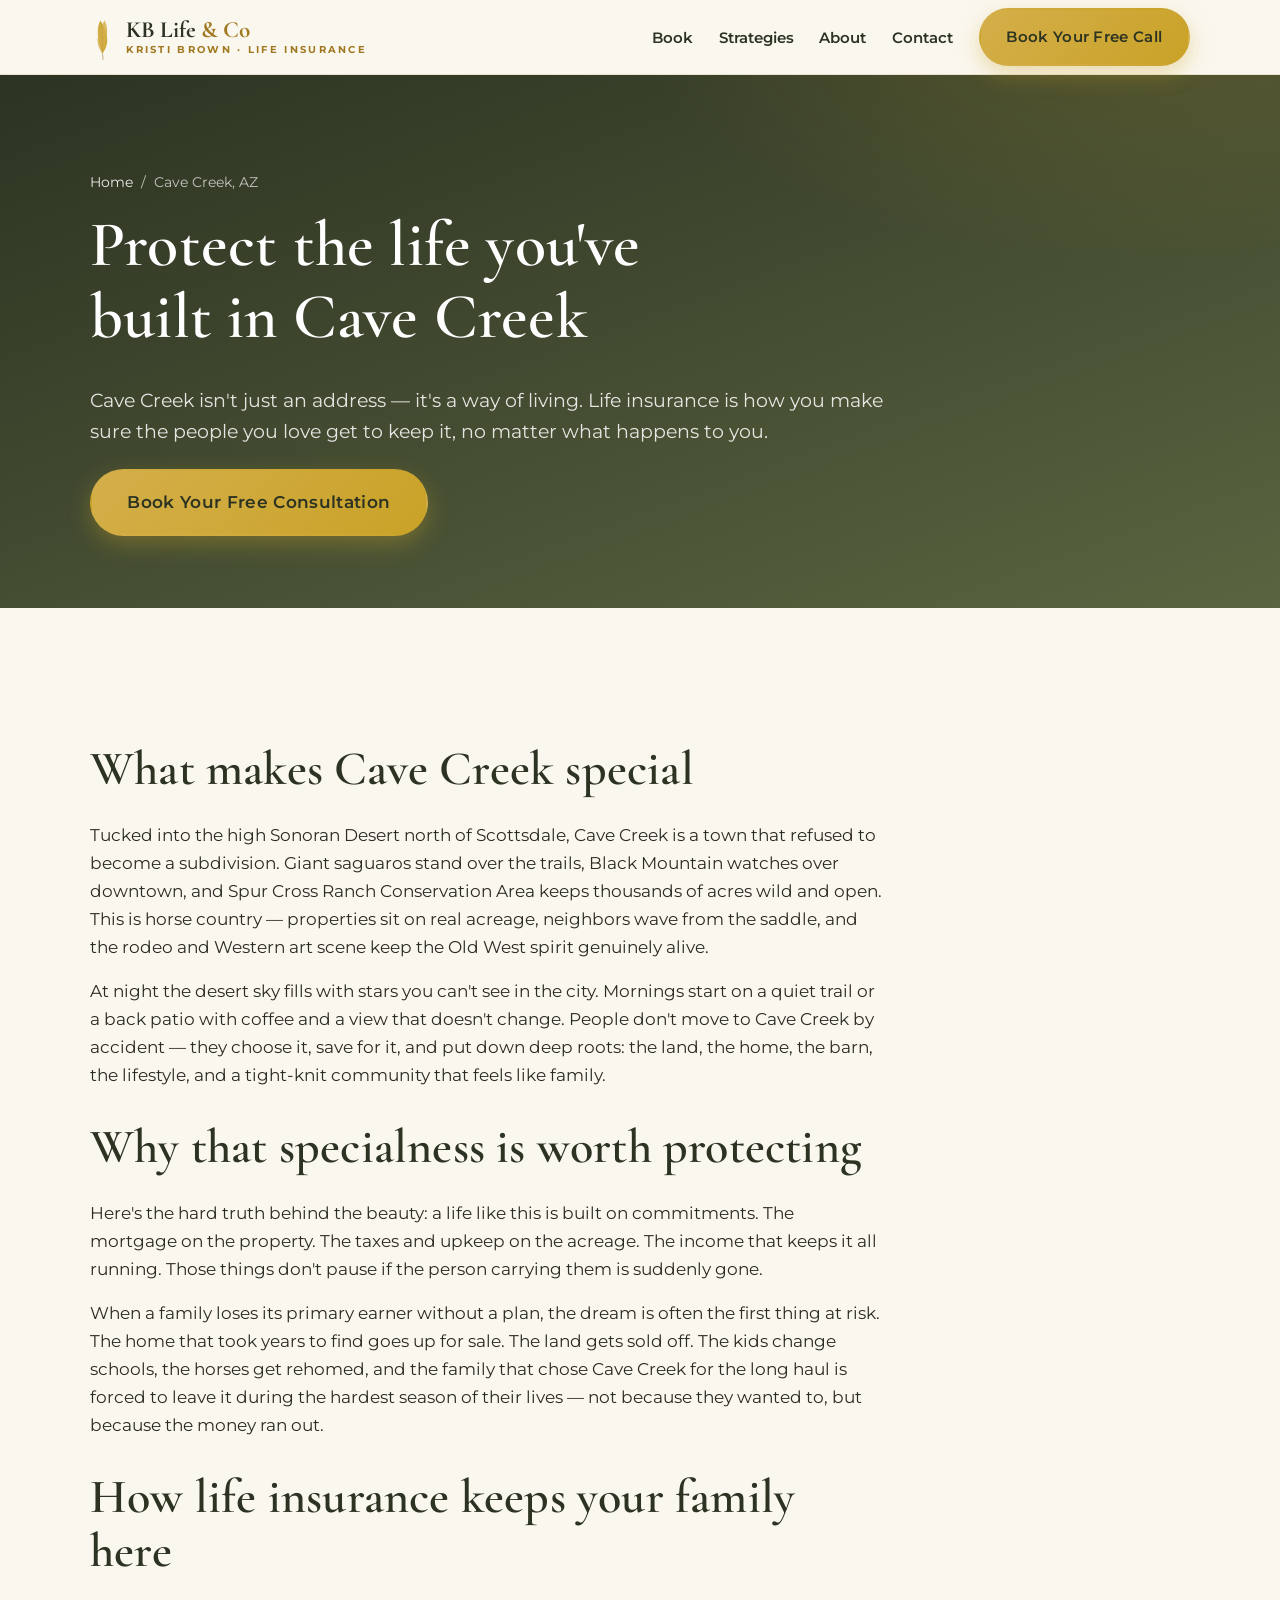
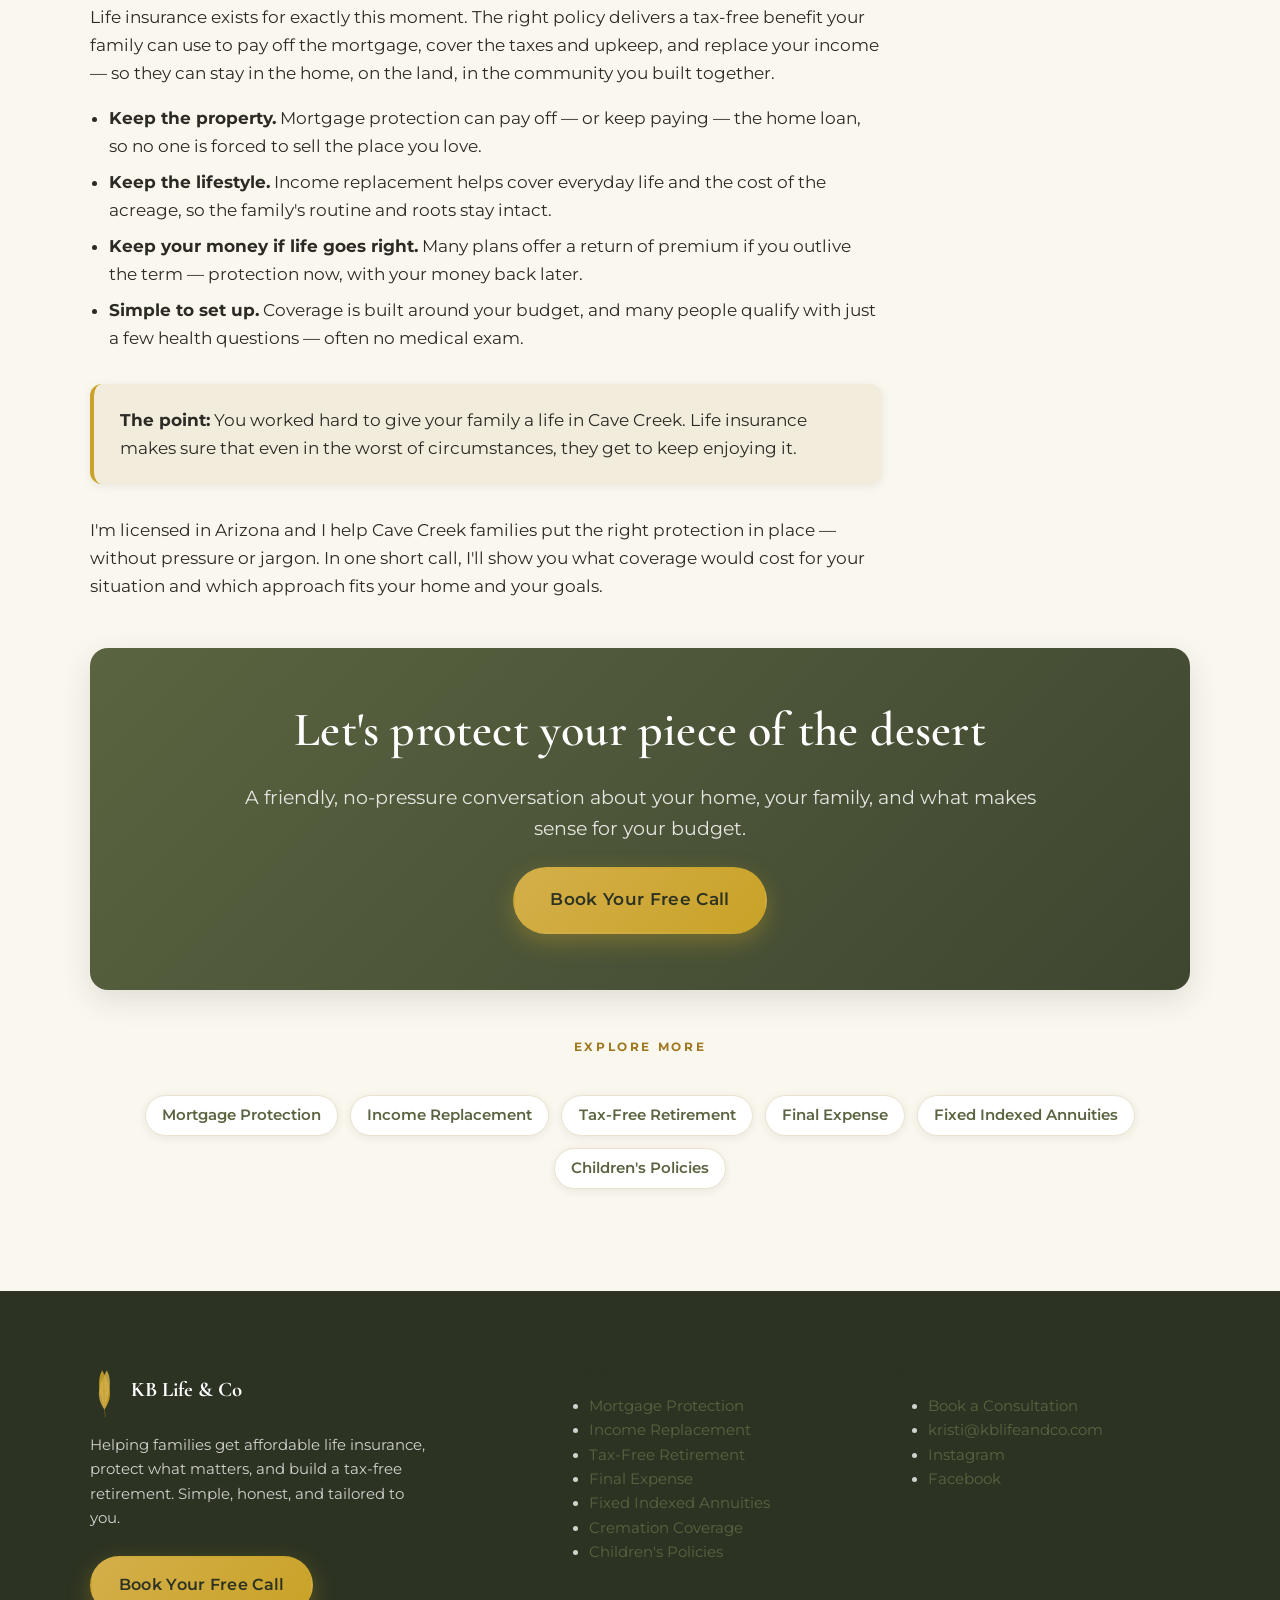
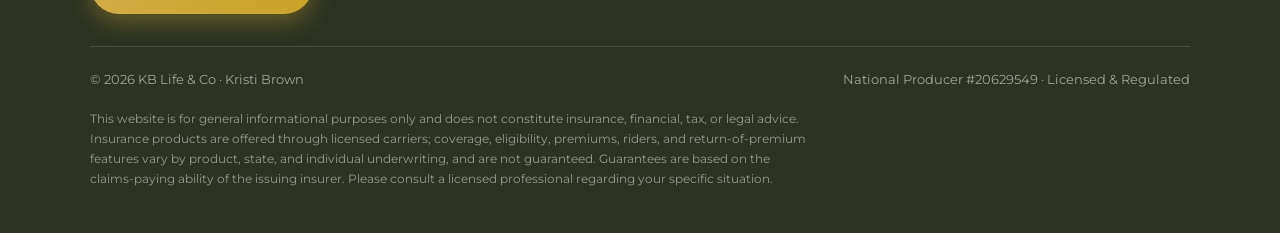
==== cave-creek-az.html @ fa821c5a "Add Colorado to states covered; add Cave Creek AZ landing page" ====
<!DOCTYPE html>
<html lang="en">
<head>
<meta charset="utf-8">
<meta name="viewport" content="width=device-width, initial-scale=1">
<title>Life Insurance in Cave Creek, AZ | KB Life &amp; Co</title>
<meta name="description" content="Cave Creek, AZ is a one-of-a-kind desert town worth protecting. Kristi Brown helps Cave Creek families use life insurance so loved ones can keep the home, the land, and the life they built — even in the worst of times.">
<meta name="theme-color" content="#3E4630">
<link rel="icon" href="assets/img/kb-logo.svg" type="image/svg+xml">
<link rel="preconnect" href="https://fonts.googleapis.com">
<link rel="preconnect" href="https://fonts.gstatic.com" crossorigin>
<link href="https://fonts.googleapis.com/css2?family=Cormorant+Garamond:ital,wght@0,500;0,600;0,700;1,500;1,600&family=Montserrat:wght@400;500;600;700&display=swap" rel="stylesheet">
<link rel="stylesheet" href="assets/css/styles.css">
<script>document.documentElement.classList.add('js');</script>
</head>
<body>

<header class="site-header">
  <div class="container">
    <nav class="nav" aria-label="Main navigation">
      <a class="brand" href="index.html" aria-label="KB Life & Co home">
        <img src="assets/img/kb-logo.svg" alt="KB Life & Co gold leaf logo">
        <span class="brand__name">KB Life <span>&amp; Co</span><span class="brand__tag">Kristi Brown · Life Insurance</span></span>
      </a>
      <button class="nav__toggle" aria-label="Open menu" aria-expanded="false" aria-controls="nav-links">
        <span></span><span></span><span></span>
      </button>
      <ul class="nav__links" id="nav-links">
        <li><a href="index.html#book">Book</a></li>
        <li><a href="index.html#strategies">Strategies</a></li>
        <li><a href="index.html#about">About</a></li>
        <li><a href="index.html#contact">Contact</a></li>
        <li><a class="btn btn--gold" href="index.html#book">Book Your Free Call</a></li>
      </ul>
    </nav>
  </div>
</header>

<section class="page-hero">
  <div class="container">
    <p class="breadcrumb"><a href="index.html">Home</a> &nbsp;/&nbsp; Cave Creek, AZ</p>
    <h1>Protect the life you've built in Cave Creek</h1>
    <p class="lead">Cave Creek isn't just an address — it's a way of living. Life insurance is how you make sure the people you love get to keep it, no matter what happens to you.</p>
    <div class="hero__cta" style="margin-top:1.4rem">
      <a class="btn btn--gold btn--lg" href="index.html#book">Book Your Free Consultation</a>
    </div>
  </div>
</section>

<section class="section">
  <div class="container">
    <div class="prose reveal">
<h2>What makes Cave Creek special</h2>
<p>Tucked into the high Sonoran Desert north of Scottsdale, Cave Creek is a town that refused to become a subdivision. Giant saguaros stand over the trails, Black Mountain watches over downtown, and Spur Cross Ranch Conservation Area keeps thousands of acres wild and open. This is horse country — properties sit on real acreage, neighbors wave from the saddle, and the rodeo and Western art scene keep the Old West spirit genuinely alive.</p>
<p>At night the desert sky fills with stars you can't see in the city. Mornings start on a quiet trail or a back patio with coffee and a view that doesn't change. People don't move to Cave Creek by accident — they choose it, save for it, and put down deep roots: the land, the home, the barn, the lifestyle, and a tight-knit community that feels like family.</p>
<h2>Why that specialness is worth protecting</h2>
<p>Here's the hard truth behind the beauty: a life like this is built on commitments. The mortgage on the property. The taxes and upkeep on the acreage. The income that keeps it all running. Those things don't pause if the person carrying them is suddenly gone.</p>
<p>When a family loses its primary earner without a plan, the dream is often the first thing at risk. The home that took years to find goes up for sale. The land gets sold off. The kids change schools, the horses get rehomed, and the family that chose Cave Creek for the long haul is forced to leave it during the hardest season of their lives — not because they wanted to, but because the money ran out.</p>
<h2>How life insurance keeps your family here</h2>
<p>Life insurance exists for exactly this moment. The right policy delivers a tax-free benefit your family can use to pay off the mortgage, cover the taxes and upkeep, and replace your income — so they can stay in the home, on the land, in the community you built together.</p>
<ul>
  <li><strong>Keep the property.</strong> Mortgage protection can pay off — or keep paying — the home loan, so no one is forced to sell the place you love.</li>
  <li><strong>Keep the lifestyle.</strong> Income replacement helps cover everyday life and the cost of the acreage, so the family's routine and roots stay intact.</li>
  <li><strong>Keep your money if life goes right.</strong> Many plans offer a return of premium if you outlive the term — protection now, with your money back later.</li>
  <li><strong>Simple to set up.</strong> Coverage is built around your budget, and many people qualify with just a few health questions — often no medical exam.</li>
</ul>
<div class="callout"><strong>The point:</strong> You worked hard to give your family a life in Cave Creek. Life insurance makes sure that even in the worst of circumstances, they get to keep enjoying it.</div>
<p>I'm licensed in Arizona and I help Cave Creek families put the right protection in place — without pressure or jargon. In one short call, I'll show you what coverage would cost for your situation and which approach fits your home and your goals.</p>
    </div>

    <div class="cta-band reveal" style="margin-top:3rem">
      <h2>Let's protect your piece of the desert</h2>
      <p class="lead">A friendly, no-pressure conversation about your home, your family, and what makes sense for your budget.</p>
      <a class="btn btn--gold btn--lg" href="index.html#book">Book Your Free Call</a>
    </div>

    <div class="center" style="margin-top:2.6rem">
      <span class="eyebrow">Explore More</span>
      <div class="related" style="justify-content:center">
        <a href="strategies/mortgage-protection.html">Mortgage Protection</a>
        <a href="strategies/income-replacement.html">Income Replacement</a>
        <a href="strategies/retirement-iul.html">Tax-Free Retirement</a>
        <a href="strategies/final-expense.html">Final Expense</a>
        <a href="strategies/annuities.html">Fixed Indexed Annuities</a>
        <a href="strategies/childrens-policies.html">Children's Policies</a>
      </div>
    </div>
  </div>
</section>

<footer class="site-footer">
  <div class="container">
    <div class="footer__top">
      <div>
        <div class="footer__brand">
          <img src="assets/img/kb-logo.svg" alt="KB Life & Co logo">
          <b>KB Life &amp; Co</b>
        </div>
        <p style="max-width:34ch">Helping families get affordable life insurance, protect what matters, and build a tax-free retirement. Simple, honest, and tailored to you.</p>
        <a class="btn btn--gold" href="index.html#book" style="margin-top:.6rem">Book Your Free Call</a>
      </div>
      <div>
        <h4>Strategies</h4>
        <ul>
          <li><a href="strategies/mortgage-protection.html">Mortgage Protection</a></li>
          <li><a href="strategies/income-replacement.html">Income Replacement</a></li>
          <li><a href="strategies/retirement-iul.html">Tax-Free Retirement</a></li>
          <li><a href="strategies/final-expense.html">Final Expense</a></li>
          <li><a href="strategies/annuities.html">Fixed Indexed Annuities</a></li>
          <li><a href="strategies/cremation.html">Cremation Coverage</a></li>
          <li><a href="strategies/childrens-policies.html">Children's Policies</a></li>
        </ul>
      </div>
      <div>
        <h4>Connect</h4>
        <ul>
          <li><a href="index.html#book">Book a Consultation</a></li>
          <li><a href="mailto:kristi@kblifeandco.com">kristi@kblifeandco.com</a></li>
          <li><a href="https://www.instagram.com/_kristib/" target="_blank" rel="noopener">Instagram</a></li>
          <li><a href="https://www.facebook.com/profile.php?id=61575520573444" target="_blank" rel="noopener">Facebook</a></li>
        </ul>
      </div>
    </div>
    <div class="footer__bottom">
      <span>© <span data-year>2026</span> KB Life &amp; Co · Kristi Brown</span>
      <span>National Producer #20629549 · Licensed &amp; Regulated</span>
    </div>
    <p class="footer__disc">This website is for general informational purposes only and does not constitute insurance, financial, tax, or legal advice. Insurance products are offered through licensed carriers; coverage, eligibility, premiums, riders, and return-of-premium features vary by product, state, and individual underwriting, and are not guaranteed. Guarantees are based on the claims-paying ability of the issuing insurer. Please consult a licensed professional regarding your specific situation.</p>
  </div>
</footer>

<script src="assets/js/main.js"></script>
</body>
</html>
---- assets/css/styles.css ----
/* ===========================================================
   KB Life & Co — kblifeandco.com
   Brand: olive green · gold leaf · warm neutrals
   Fully responsive: phone / tablet / desktop
   =========================================================== */

:root{
  /* Brand */
  --olive:        #5A6440;
  --olive-dark:   #3E4630;
  --olive-deep:   #2C3322;
  --olive-light:  #7C8559;
  --gold:         #C9A227;
  --gold-soft:    #D4AF4A;
  --gold-deep:    #A07820;
  --cream:        #FAF7EF;
  --cream-2:      #F2ECDD;
  --sand:         #EAE2CF;
  --ink:          #2C2A24;
  --muted:        #6B6A60;
  --white:        #ffffff;

  --shadow-sm: 0 2px 10px rgba(44,42,36,.08);
  --shadow-md: 0 10px 30px rgba(44,42,36,.12);
  --shadow-lg: 0 24px 60px rgba(44,42,36,.18);

  --radius:   18px;
  --radius-sm:12px;
  --maxw: 1180px;

  --serif: "Cormorant Garamond", Georgia, "Times New Roman", serif;
  --sans:  "Montserrat", system-ui, -apple-system, "Segoe UI", Roboto, sans-serif;
}

*,*::before,*::after{ box-sizing:border-box; }
html{ scroll-behavior:smooth; -webkit-text-size-adjust:100%; }
body{
  margin:0;
  font-family:var(--sans);
  color:var(--ink);
  background:var(--cream);
  line-height:1.65;
  font-size:17px;
  -webkit-font-smoothing:antialiased;
  overflow-x:hidden;
}
img{ max-width:100%; display:block; }
a{ color:var(--olive); text-decoration:none; }
a:hover{ color:var(--gold-deep); }

h1,h2,h3,h4{
  font-family:var(--serif);
  font-weight:600;
  line-height:1.12;
  color:var(--olive-deep);
  margin:0 0 .5em;
  letter-spacing:.2px;
  overflow-wrap:break-word;
  word-wrap:break-word;
}
h1{ font-size:clamp(2.05rem, 7vw, 4rem); }
h2{ font-size:clamp(1.9rem, 4vw, 3rem); }
h3{ font-size:clamp(1.3rem, 2.4vw, 1.7rem); }
p{ margin:0 0 1rem; }

.container{ width:100%; max-width:var(--maxw); margin-inline:auto; padding-inline:clamp(20px,5vw,40px); }
.section{ padding:clamp(56px,8vw,110px) 0; }
.section--tight{ padding:clamp(40px,5vw,64px) 0; }
.center{ text-align:center; }
.eyebrow{
  font-family:var(--sans);
  font-weight:700;
  letter-spacing:.22em;
  text-transform:uppercase;
  font-size:.74rem;
  color:var(--gold-deep);
  margin-bottom:.9rem;
  display:inline-block;
}
.lead{ font-size:1.18rem; color:var(--muted); max-width:62ch; }
.center .lead{ margin-inline:auto; }
.gold-text{ color:var(--gold-deep); }

/* ---------- Buttons ---------- */
.btn{
  display:inline-flex; align-items:center; gap:.55em;
  font-family:var(--sans); font-weight:600; font-size:.98rem;
  padding:.92em 1.7em; border-radius:999px; border:2px solid transparent;
  cursor:pointer; transition:transform .18s ease, box-shadow .18s ease, background .2s ease, color .2s ease;
  letter-spacing:.02em;
}
.btn:active{ transform:translateY(1px); }
.btn--gold{
  background:linear-gradient(135deg,var(--gold-soft),var(--gold));
  color:var(--olive-deep); box-shadow:0 8px 22px rgba(201,162,39,.35);
}
.btn--gold:hover{ color:var(--olive-deep); transform:translateY(-2px); box-shadow:0 12px 28px rgba(201,162,39,.45); }
.btn--olive{ background:var(--olive); color:#fff; }
.btn--olive:hover{ background:var(--olive-dark); color:#fff; transform:translateY(-2px); }
.btn--ghost{ background:transparent; border-color:var(--olive); color:var(--olive); }
.btn--ghost:hover{ background:var(--olive); color:#fff; }
.btn--ghost-light{ background:transparent; border-color:rgba(255,255,255,.6); color:#fff; }
.btn--ghost-light:hover{ background:#fff; color:var(--olive-deep); }
.btn--lg{ font-size:1.05rem; padding:1.05em 2.1em; }

/* ---------- Header / Nav ---------- */
.site-header{
  position:sticky; top:0; z-index:50;
  background:rgba(250,247,239,.92);
  backdrop-filter:saturate(140%) blur(10px);
  border-bottom:1px solid var(--sand);
}
.nav{ display:flex; align-items:center; justify-content:space-between; gap:1rem; min-height:74px; }
.brand{ display:flex; align-items:center; gap:.7rem; }
.brand img{ height:46px; width:auto; }
.brand__name{ font-family:var(--serif); font-size:1.45rem; font-weight:700; color:var(--olive-deep); line-height:1; }
.brand__name span{ color:var(--gold-deep); }
.brand__tag{ display:block; font-family:var(--sans); font-size:.6rem; letter-spacing:.24em; text-transform:uppercase; color:var(--muted); margin-top:3px; }

.nav__links{ display:flex; align-items:center; gap:1.6rem; list-style:none; margin:0; padding:0; }
.nav__links a{ font-weight:600; font-size:.95rem; color:var(--olive-deep); }
.nav__links a:hover{ color:var(--gold-deep); }

.nav__toggle{
  display:none; background:none; border:0; cursor:pointer; padding:8px;
  width:44px; height:44px; flex-direction:column; justify-content:center; gap:5px;
}
.nav__toggle span{ display:block; height:2.5px; width:26px; background:var(--olive-deep); border-radius:2px; transition:.25s; }
.nav.open .nav__toggle span:nth-child(1){ transform:translateY(7.5px) rotate(45deg); }
.nav.open .nav__toggle span:nth-child(2){ opacity:0; }
.nav.open .nav__toggle span:nth-child(3){ transform:translateY(-7.5px) rotate(-45deg); }

@media (max-width:880px){
  .nav__toggle{ display:flex; }
  .nav__links{
    position:absolute; top:74px; left:0; right:0;
    flex-direction:column; align-items:stretch; gap:0;
    background:var(--cream); border-bottom:1px solid var(--sand);
    box-shadow:var(--shadow-md);
    max-height:0; overflow:hidden; transition:max-height .35s ease;
  }
  .nav.open .nav__links{ max-height:520px; }
  .nav__links li{ border-top:1px solid var(--sand); }
  .nav__links a{ display:block; padding:16px 24px; }
  .nav__links .btn{ margin:14px 24px; justify-content:center; }
}

/* ---------- Hero ---------- */
.hero{
  position:relative; overflow:hidden;
  background:
    radial-gradient(1200px 600px at 80% -10%, rgba(201,162,39,.22), transparent 60%),
    linear-gradient(160deg,var(--olive-deep),var(--olive) 60%, var(--olive-dark));
  color:#fff;
}
.hero__inner{ display:grid; grid-template-columns:1.15fr .85fr; gap:clamp(28px,5vw,64px); align-items:center; padding:clamp(56px,8vw,104px) 0; }
.hero h1{ color:#fff; }
.hero h1 em{ font-style:italic; color:var(--gold-soft); }
.hero p.lead{ color:rgba(255,255,255,.86); }
.hero__cta{ display:flex; flex-wrap:wrap; gap:14px; margin-top:1.6rem; }
.hero__photo{ position:relative; }
.hero__photo img{
  width:100%; max-width:420px; margin-inline:auto;
  border-radius:24px; box-shadow:var(--shadow-lg);
  border:4px solid rgba(255,255,255,.14);
  object-fit:cover;
}
.hero__badge{
  position:absolute; bottom:18px; left:50%; transform:translateX(-50%);
  background:rgba(255,255,255,.95); color:var(--olive-deep);
  padding:10px 20px; border-radius:999px; font-weight:700; font-size:.85rem;
  box-shadow:var(--shadow-md); white-space:nowrap;
}
.hero__badge b{ color:var(--gold-deep); }
@media (max-width:820px){
  .hero__inner{ grid-template-columns:1fr; text-align:center; }
  .hero__cta{ justify-content:center; }
  .hero .lead{ margin-inline:auto; }
  .hero__photo{ order:-1; }
  .hero__photo img{ max-width:300px; }
}

/* ---------- Stats band ---------- */
.stats{ background:var(--cream-2); border-block:1px solid var(--sand); }
.stats__grid{ display:grid; grid-template-columns:repeat(4,1fr); gap:clamp(16px,3vw,36px); }
.stat{ text-align:center; padding:8px; }
.stat__num{ font-family:var(--serif); font-weight:700; font-size:clamp(1.9rem,4vw,2.8rem); color:var(--gold-deep); line-height:1; }
.stat__label{ font-weight:700; color:var(--olive-deep); margin-top:.4rem; }
.stat__sub{ font-size:.86rem; color:var(--muted); }
@media (max-width:680px){ .stats__grid{ grid-template-columns:repeat(2,1fr); row-gap:30px; } }

/* ---------- Booking ---------- */
.booking{ background:linear-gradient(180deg,var(--cream),var(--cream-2)); }
.calendly-inline-widget{ min-width:320px; height:720px; border-radius:var(--radius); overflow:hidden; box-shadow:var(--shadow-md); background:#fff; }
@media (max-width:600px){ .calendly-inline-widget{ height:1000px; } }
.booking__fallback{ margin-top:1rem; color:var(--muted); font-size:.95rem; }

/* ---------- About ---------- */
.about__grid{ display:grid; grid-template-columns:.8fr 1.2fr; gap:clamp(28px,5vw,64px); align-items:center; }
.about__photo img{ border-radius:var(--radius); box-shadow:var(--shadow-md); width:100%; object-fit:cover; }
.about__bio{ white-space:pre-line; font-size:1.08rem; }
.about__name{ font-family:var(--serif); font-size:1.8rem; color:var(--olive-deep); margin:0; }
.about__role{ color:var(--gold-deep); font-weight:700; letter-spacing:.04em; margin-bottom:1rem; }
@media (max-width:780px){ .about__grid{ grid-template-columns:1fr; } .about__photo img{ max-width:360px; margin-inline:auto; } }

/* ---------- Strategy cards ---------- */
.cards{ display:grid; grid-template-columns:repeat(3,1fr); gap:24px; }
@media (max-width:900px){ .cards{ grid-template-columns:repeat(2,1fr); } }
@media (max-width:560px){ .cards{ grid-template-columns:1fr; } }
.card{
  background:#fff; border:1px solid var(--sand); border-radius:var(--radius);
  padding:30px 26px; box-shadow:var(--shadow-sm);
  transition:transform .2s ease, box-shadow .2s ease, border-color .2s ease;
  display:flex; flex-direction:column;
}
.card:hover{ transform:translateY(-4px); box-shadow:var(--shadow-md); border-color:var(--gold-soft); }
.card__icon{
  width:54px; height:54px; border-radius:14px; display:grid; place-items:center;
  background:linear-gradient(135deg,var(--cream-2),var(--sand)); margin-bottom:16px;
}
.card__icon svg{ width:28px; height:28px; stroke:var(--gold-deep); }
.card h3{ margin-bottom:.4rem; }
.card p{ color:var(--muted); font-size:.98rem; flex:1; }
.card__link{ margin-top:14px; font-weight:700; color:var(--gold-deep); display:inline-flex; align-items:center; gap:.4em; }
.card__link svg{ width:16px; height:16px; transition:transform .2s; }
.card:hover .card__link svg{ transform:translateX(4px); }

/* ---------- Carriers ---------- */
.carriers{ background:var(--olive-deep); color:#fff; }
.carriers h2{ color:#fff; }
.carriers .lead{ color:rgba(255,255,255,.8); }
.carriers__grid{ display:grid; grid-template-columns:repeat(6,1fr); gap:14px; margin-top:2.2rem; }
.carrier{
  background:rgba(255,255,255,.95); border-radius:12px; padding:16px;
  display:grid; place-items:center; min-height:84px;
}
.carrier img{ max-height:46px; width:auto; object-fit:contain; filter:contrast(1.02); }
@media (max-width:980px){ .carriers__grid{ grid-template-columns:repeat(4,1fr); } }
@media (max-width:560px){ .carriers__grid{ grid-template-columns:repeat(3,1fr); gap:10px; } .carrier{ min-height:64px; padding:10px; } }

/* ---------- States ---------- */
.states{ text-align:center; }
.states__chips{ display:flex; flex-wrap:wrap; gap:12px; justify-content:center; margin-top:1.6rem; }
.chip{
  background:#fff; border:1.5px solid var(--gold-soft); color:var(--olive-deep);
  font-weight:700; padding:.55em 1.15em; border-radius:999px; font-size:.95rem;
  box-shadow:var(--shadow-sm);
}

/* ---------- Contact ---------- */
.contact{ background:var(--cream-2); }
.contact__grid{ display:grid; grid-template-columns:1fr 1fr; gap:clamp(28px,5vw,56px); align-items:start; }
@media (max-width:820px){ .contact__grid{ grid-template-columns:1fr; } }
.form{ background:#fff; border:1px solid var(--sand); border-radius:var(--radius); padding:clamp(24px,4vw,38px); box-shadow:var(--shadow-sm); }
.field{ margin-bottom:18px; }
.field label{ display:block; font-weight:600; font-size:.9rem; margin-bottom:.4rem; color:var(--olive-deep); }
.field input,.field textarea{
  width:100%; padding:.85em 1em; border:1.5px solid var(--sand); border-radius:12px;
  font-family:var(--sans); font-size:1rem; color:var(--ink); background:var(--cream); transition:border-color .2s, box-shadow .2s;
}
.field input:focus,.field textarea:focus{ outline:none; border-color:var(--gold); box-shadow:0 0 0 3px rgba(201,162,39,.18); background:#fff; }
.field textarea{ min-height:130px; resize:vertical; }
.contact__aside .lead{ margin-bottom:1.4rem; }
.contact__line{ display:flex; align-items:center; gap:.7rem; margin-bottom:1rem; font-weight:600; color:var(--olive-deep); }
.contact__line svg{ width:22px; height:22px; stroke:var(--gold-deep); flex:none; }
.socials{ display:flex; gap:14px; margin-top:1.4rem; }
.socials a{
  width:46px; height:46px; border-radius:12px; display:grid; place-items:center;
  background:var(--olive); color:#fff; transition:transform .2s, background .2s;
}
.socials a:hover{ background:var(--gold-deep); color:#fff; transform:translateY(-2px); }
.socials svg{ width:22px; height:22px; fill:currentColor; }

/* ---------- Page hero (interior) ---------- */
.page-hero{
  background:
    radial-gradient(900px 500px at 90% -20%, rgba(201,162,39,.2), transparent 60%),
    linear-gradient(160deg,var(--olive-deep),var(--olive));
  color:#fff; padding:clamp(56px,8vw,96px) 0 clamp(48px,6vw,72px);
}
.page-hero h1{ color:#fff; max-width:18ch; }
.page-hero .lead{ color:rgba(255,255,255,.86); }
.breadcrumb{ font-size:.85rem; color:rgba(255,255,255,.7); margin-bottom:1rem; }
.breadcrumb a{ color:rgba(255,255,255,.9); }
.prose{ max-width:72ch; }
.prose h2{ margin-top:2rem; }
.prose ul{ padding-left:1.2rem; }
.prose li{ margin-bottom:.5rem; }
.callout{
  background:var(--cream-2); border-left:4px solid var(--gold); border-radius:12px;
  padding:22px 26px; margin:2rem 0; box-shadow:var(--shadow-sm);
}
.cta-band{
  background:linear-gradient(135deg,var(--olive),var(--olive-dark)); color:#fff;
  border-radius:var(--radius); padding:clamp(30px,5vw,56px); text-align:center; box-shadow:var(--shadow-md);
}
.cta-band h2{ color:#fff; }
.cta-band .lead{ color:rgba(255,255,255,.85); margin-inline:auto; margin-bottom:1.4rem; }

/* related strategies */
.related{ display:flex; flex-wrap:wrap; gap:12px; margin-top:1.4rem; }
.related a{ background:#fff; border:1px solid var(--sand); border-radius:999px; padding:.5em 1.1em; font-weight:600; font-size:.92rem; box-shadow:var(--shadow-sm); }
.related a:hover{ border-color:var(--gold-soft); color:var(--gold-deep); }

/* ---------- Footer ---------- */
.site-footer{ background:var(--olive-deep); color:rgba(255,255,255,.78); padding:clamp(46px,6vw,72px) 0 28px; font-size:.92rem; }
.footer__top{ display:grid; grid-template-columns:1.4fr 1fr 1fr; gap:36px; padding-bottom:32px; border-bottom:1px solid rgba(255,255,255,.14); }
.footer__brand{ display:flex; align-items:center; gap:.7rem; margin-bottom:1rem; }
.footer__brand img{ height:54px; }
.footer__brand b{ font-family:var(--serif); font-size:1.3rem; color:#fff; }
.footer h4{ color:#fff; font-family:var(--sans); font-size:.8rem; letter-spacing:.18em; text-transform:uppercase; margin-bottom:1rem; }
.footer ul{ list-style:none; padding:0; margin:0; }
.footer ul li{ margin-bottom:.6rem; }
.footer a{ color:rgba(255,255,255,.78); }
.footer a:hover{ color:var(--gold-soft); }
.footer__bottom{ padding-top:22px; display:flex; flex-wrap:wrap; gap:10px 24px; justify-content:space-between; font-size:.82rem; color:rgba(255,255,255,.55); }
.footer__disc{ margin-top:18px; font-size:.78rem; color:rgba(255,255,255,.5); line-height:1.6; max-width:90ch; }
@media (max-width:760px){ .footer__top{ grid-template-columns:1fr 1fr; } }
@media (max-width:480px){ .footer__top{ grid-template-columns:1fr; } }

/* reveal on scroll — only hidden when JS is active (.js gate); always visible otherwise */
.js .reveal{ opacity:0; transform:translateY(22px); transition:opacity .6s ease, transform .6s ease; }
.reveal.in{ opacity:1; transform:none; }
@media (prefers-reduced-motion:reduce){ .js .reveal{ opacity:1; transform:none; transition:none; } html{ scroll-behavior:auto; } }
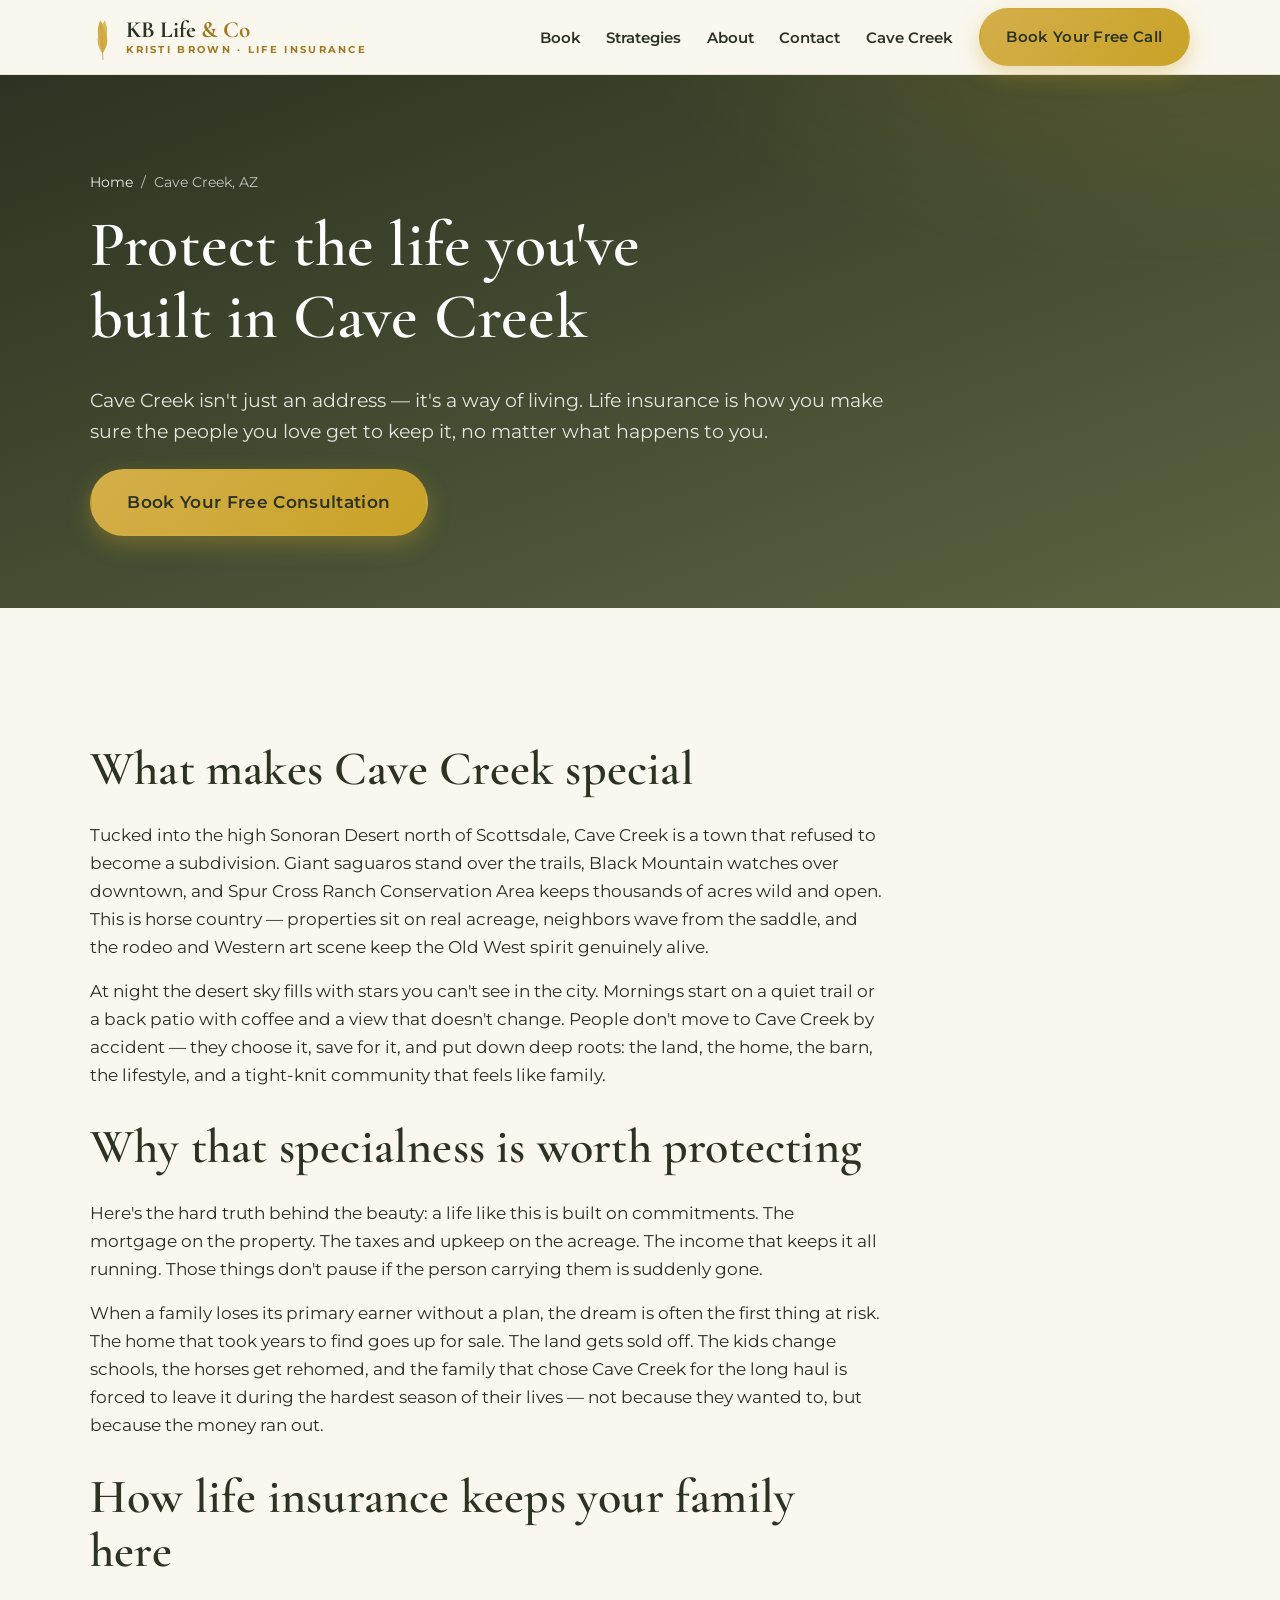
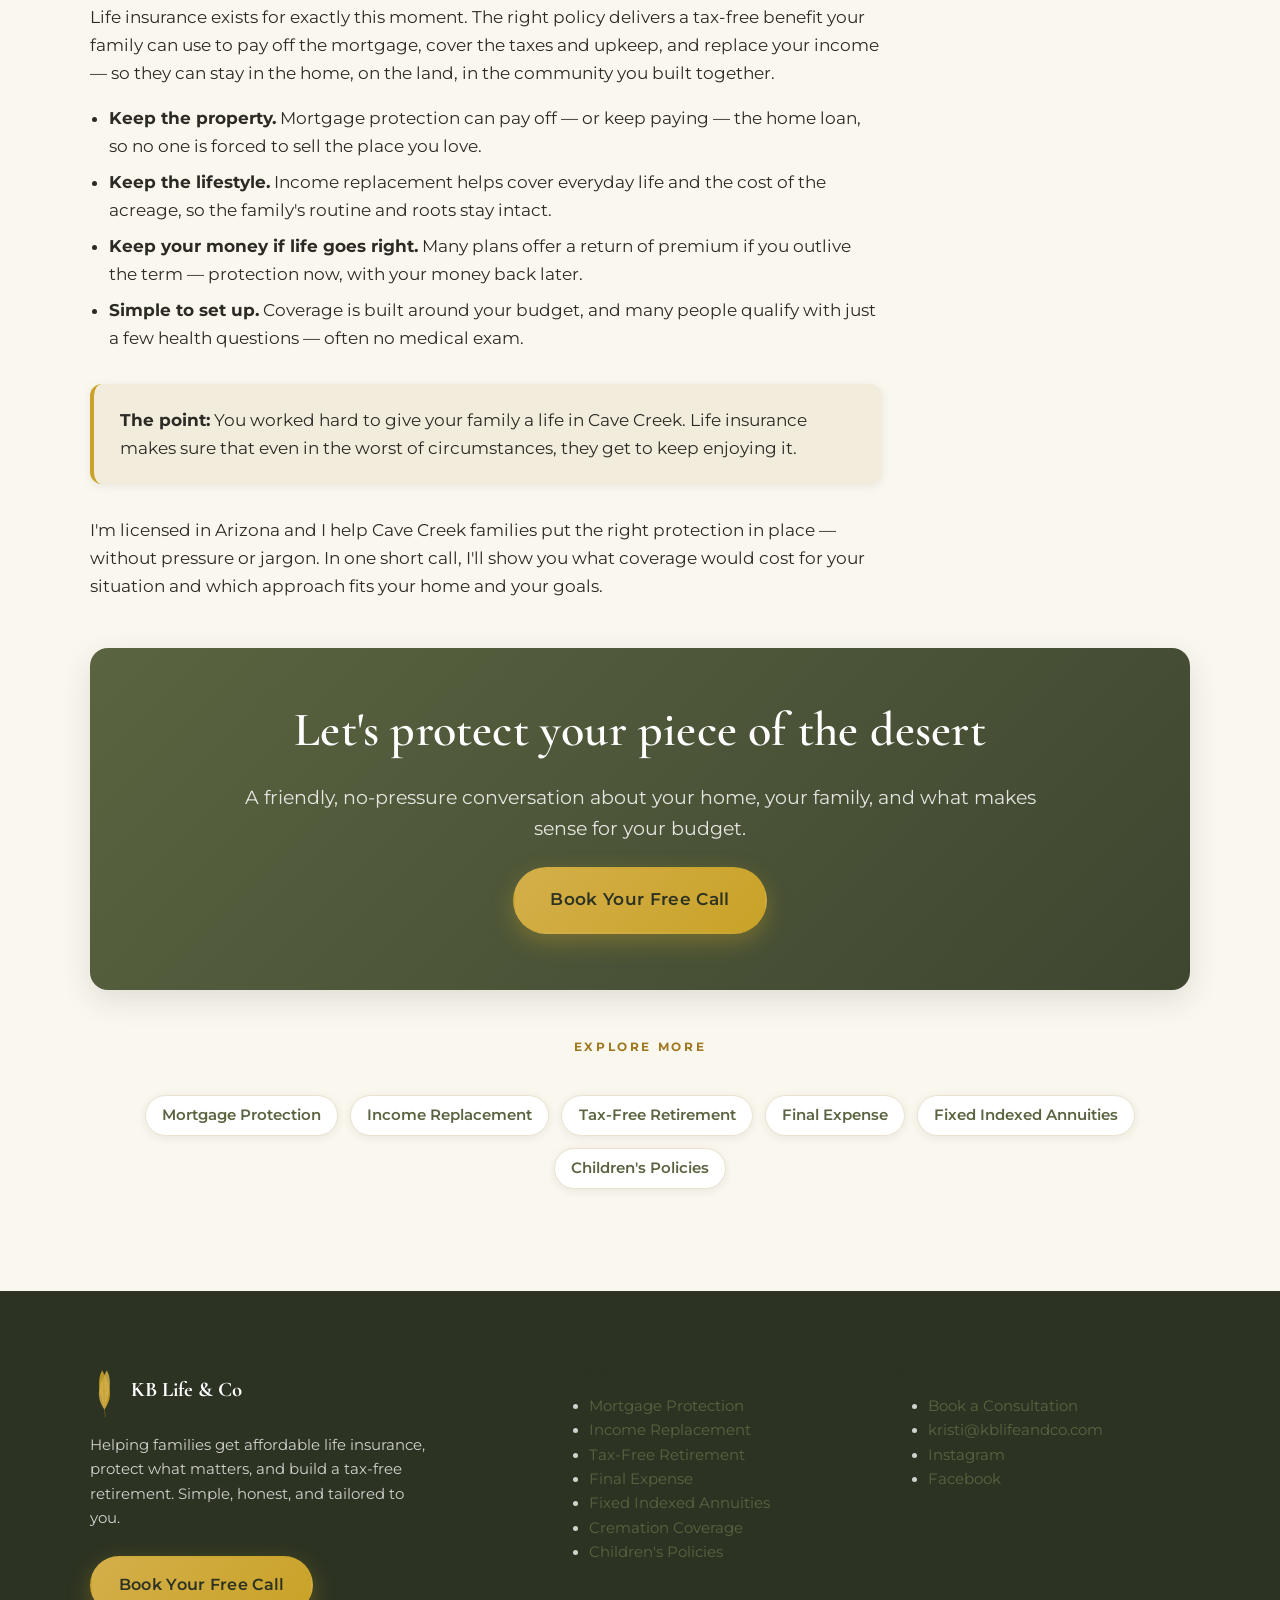
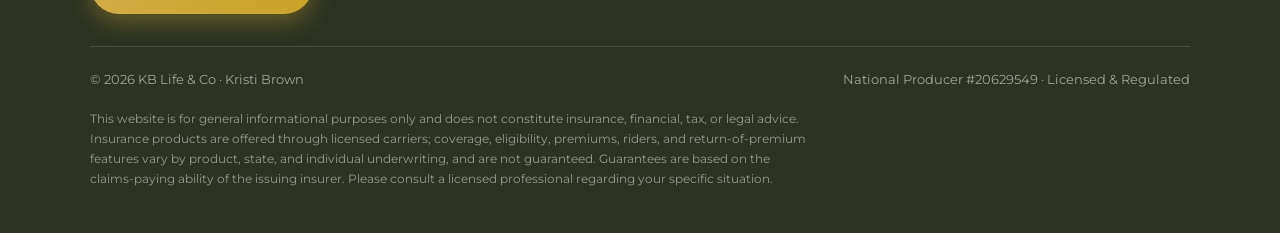
==== commit 2aa5d2b6: "Add Cave Creek link to site nav on all pages" ====
--- a/cave-creek-az.html
+++ b/cave-creek-az.html
@@ -30,6 +30,7 @@
         <li><a href="index.html#strategies">Strategies</a></li>
         <li><a href="index.html#about">About</a></li>
         <li><a href="index.html#contact">Contact</a></li>
+        <li><a href="cave-creek-az.html">Cave Creek</a></li>
         <li><a class="btn btn--gold" href="index.html#book">Book Your Free Call</a></li>
       </ul>
     </nav>
